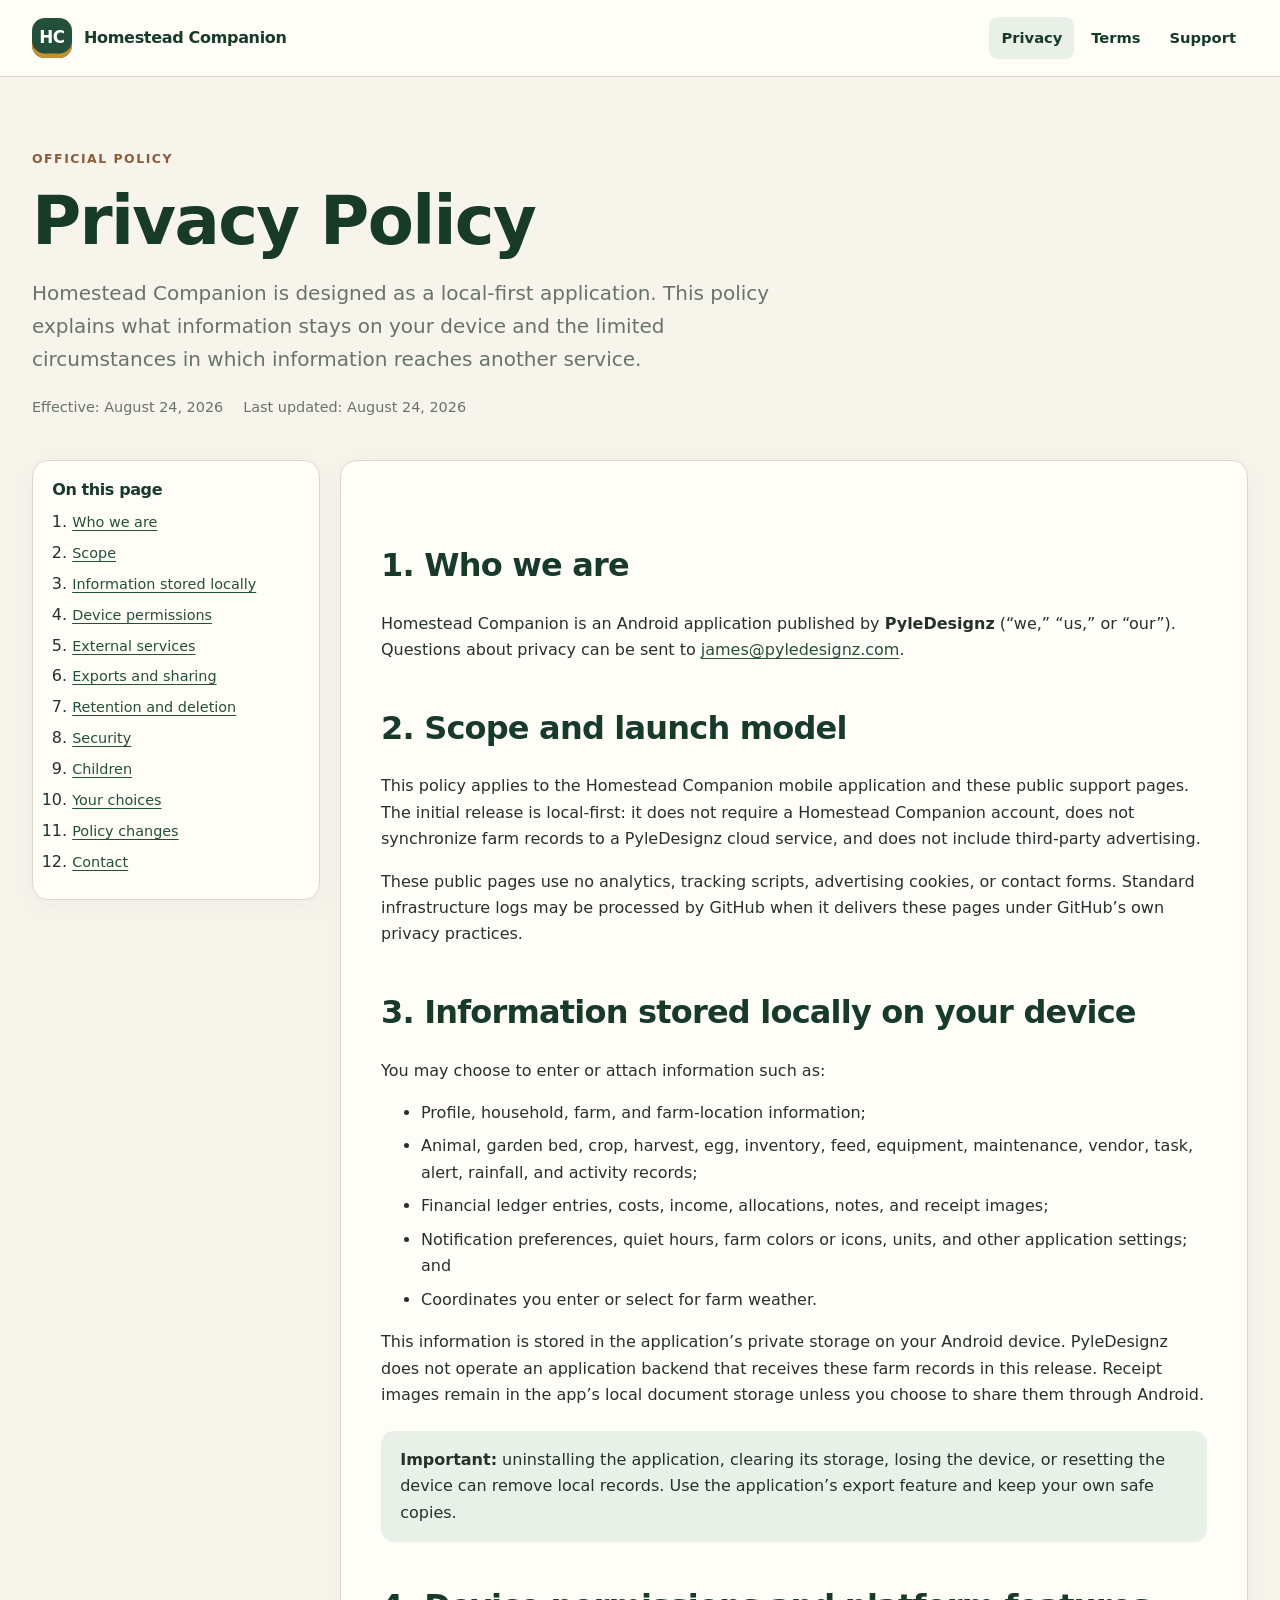
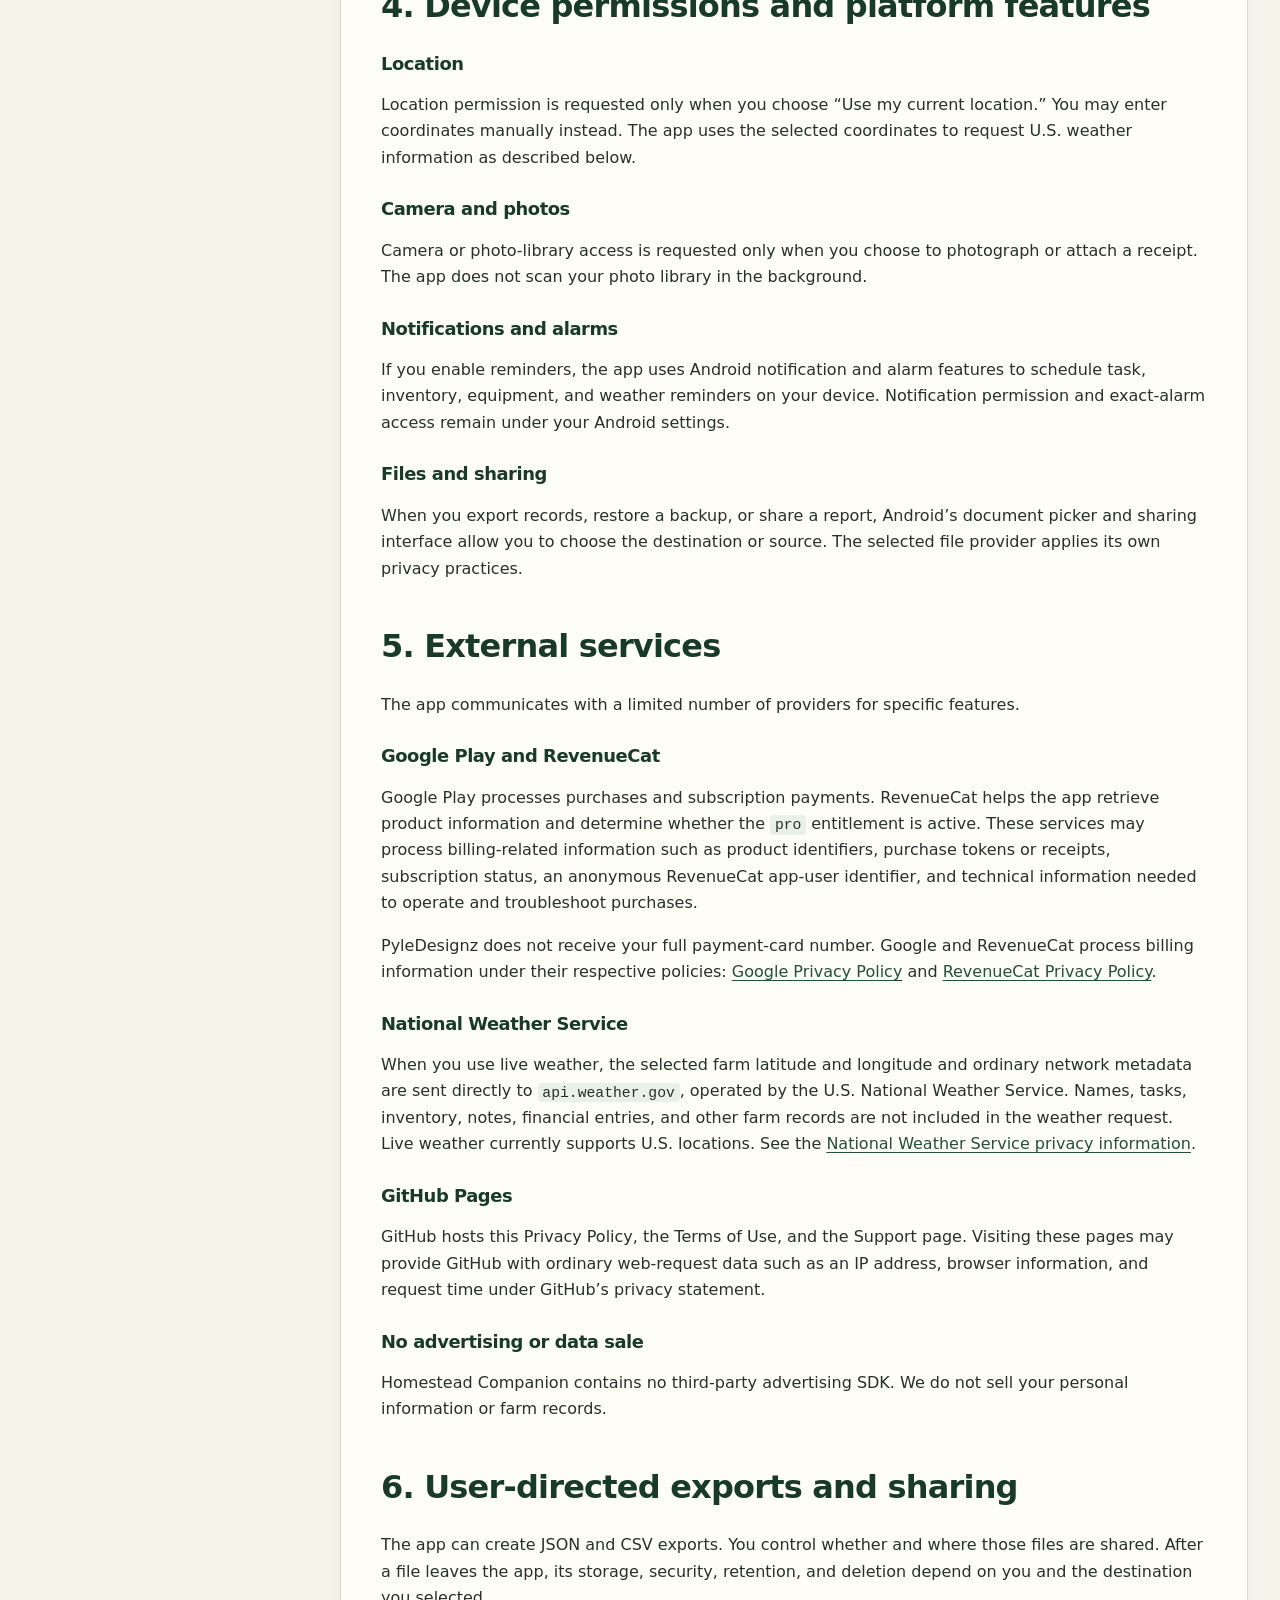
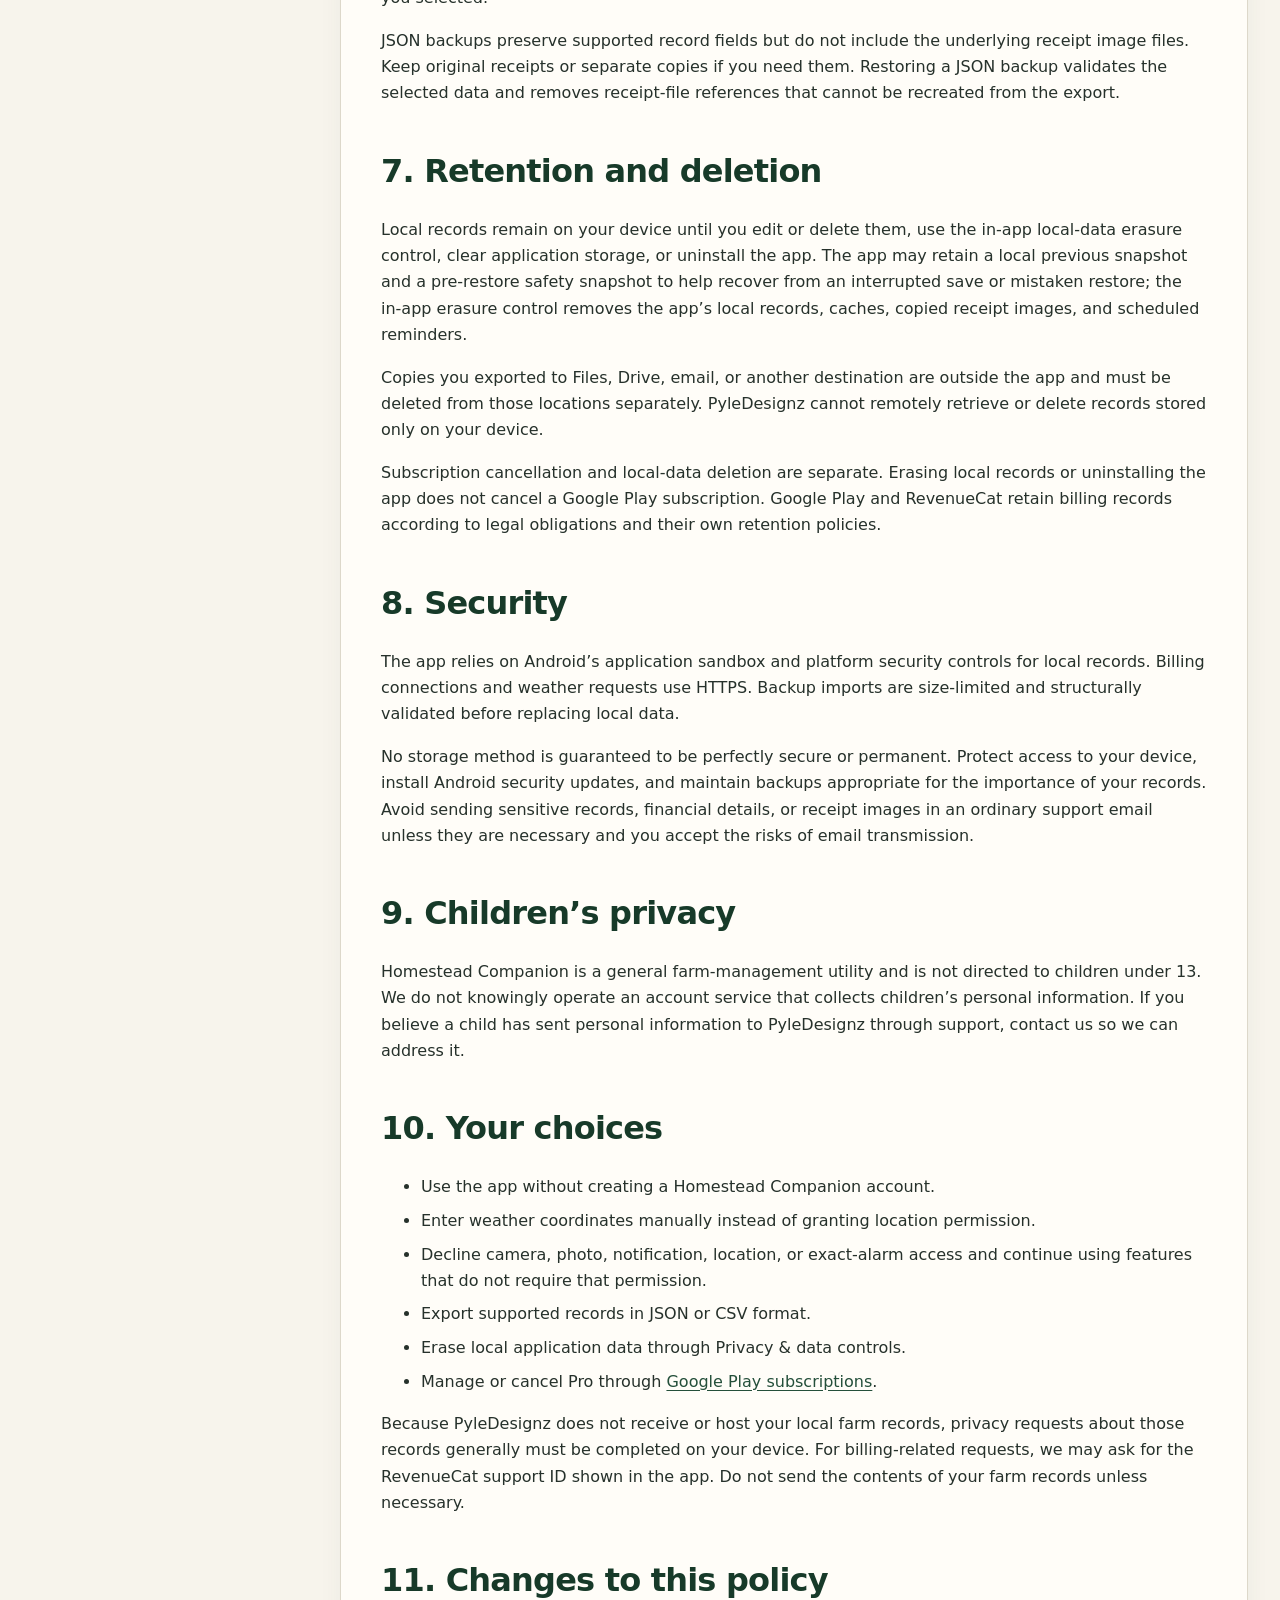
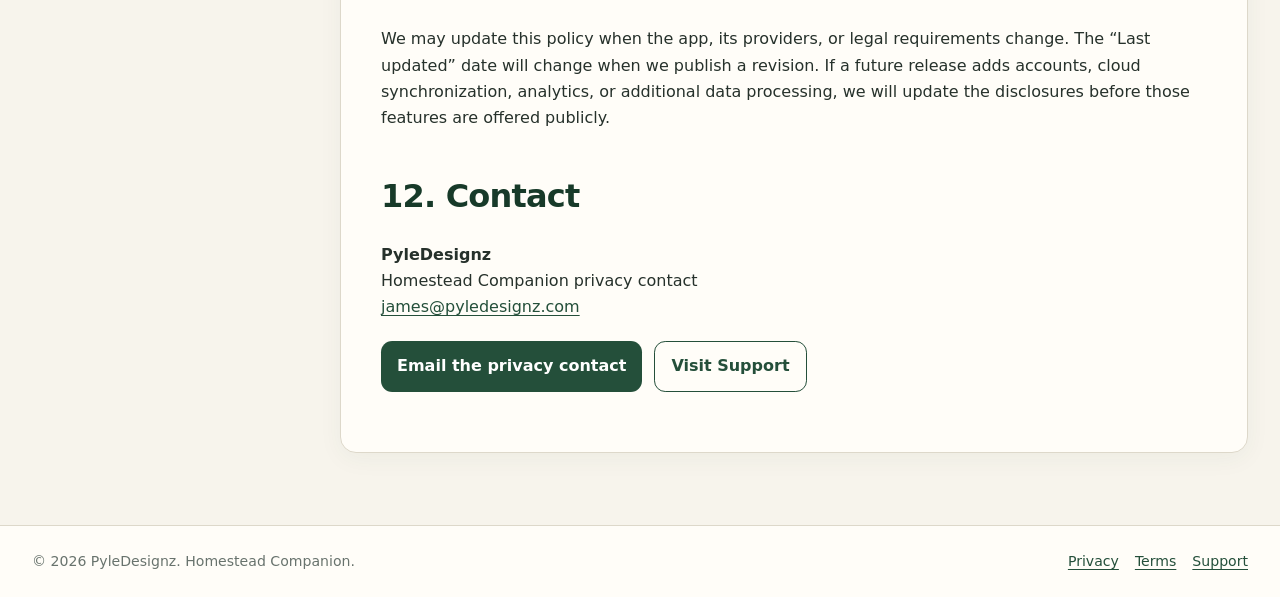
==== privacy/index.html @ 1bf508a1 "Publish Homestead Companion Privacy Policy" ====
<!doctype html>
<html lang="en-US">
<head>
  <meta charset="utf-8">
  <meta name="viewport" content="width=device-width, initial-scale=1">
  <meta name="description" content="Privacy Policy for the Homestead Companion Android app by PyleDesignz.">
  <meta name="theme-color" content="#244f3a">
  <link rel="canonical" href="https://pyledesignz.github.io/homestead-companion-legal/privacy/">
  <link rel="stylesheet" href="../styles.css">
  <title>Privacy Policy | Homestead Companion</title>
</head>
<body>
  <a class="skip-link" href="#main">Skip to content</a>
  <header class="site-header">
    <div class="header-inner">
      <a class="brand" href="../" aria-label="Homestead Companion legal and support home">
        <span class="brand-mark" aria-hidden="true">HC</span>
        <span>Homestead Companion</span>
      </a>
      <nav aria-label="Legal and support">
        <ul>
          <li><a href="../privacy/" aria-current="page">Privacy</a></li>
          <li><a href="../terms/">Terms</a></li>
          <li><a href="../support/">Support</a></li>
        </ul>
      </nav>
    </div>
  </header>

  <main id="main">
    <section class="hero">
      <p class="eyebrow">Official policy</p>
      <h1>Privacy Policy</h1>
      <p class="lead">Homestead Companion is designed as a local-first application. This policy explains what information stays on your device and the limited circumstances in which information reaches another service.</p>
      <div class="meta">
        <span>Effective: August 24, 2026</span>
        <span>Last updated: August 24, 2026</span>
      </div>
    </section>

    <div class="policy-layout">
      <aside class="toc" aria-label="Privacy Policy contents">
        <h2>On this page</h2>
        <ol>
          <li><a href="#who-we-are">Who we are</a></li>
          <li><a href="#scope">Scope</a></li>
          <li><a href="#local-data">Information stored locally</a></li>
          <li><a href="#permissions">Device permissions</a></li>
          <li><a href="#services">External services</a></li>
          <li><a href="#exports">Exports and sharing</a></li>
          <li><a href="#retention">Retention and deletion</a></li>
          <li><a href="#security">Security</a></li>
          <li><a href="#children">Children</a></li>
          <li><a href="#choices">Your choices</a></li>
          <li><a href="#changes">Policy changes</a></li>
          <li><a href="#contact">Contact</a></li>
        </ol>
      </aside>

      <article class="policy-content">
        <section id="who-we-are">
          <h2>1. Who we are</h2>
          <p>Homestead Companion is an Android application published by <strong>PyleDesignz</strong> (“we,” “us,” or “our”). Questions about privacy can be sent to <a href="mailto:james@pyledesignz.com?subject=Homestead%20Companion%20Privacy">james@pyledesignz.com</a>.</p>
        </section>

        <section id="scope">
          <h2>2. Scope and launch model</h2>
          <p>This policy applies to the Homestead Companion mobile application and these public support pages. The initial release is local-first: it does not require a Homestead Companion account, does not synchronize farm records to a PyleDesignz cloud service, and does not include third-party advertising.</p>
          <p>These public pages use no analytics, tracking scripts, advertising cookies, or contact forms. Standard infrastructure logs may be processed by GitHub when it delivers these pages under GitHub’s own privacy practices.</p>
        </section>

        <section id="local-data">
          <h2>3. Information stored locally on your device</h2>
          <p>You may choose to enter or attach information such as:</p>
          <ul>
            <li>Profile, household, farm, and farm-location information;</li>
            <li>Animal, garden bed, crop, harvest, egg, inventory, feed, equipment, maintenance, vendor, task, alert, rainfall, and activity records;</li>
            <li>Financial ledger entries, costs, income, allocations, notes, and receipt images;</li>
            <li>Notification preferences, quiet hours, farm colors or icons, units, and other application settings; and</li>
            <li>Coordinates you enter or select for farm weather.</li>
          </ul>
          <p>This information is stored in the application’s private storage on your Android device. PyleDesignz does not operate an application backend that receives these farm records in this release. Receipt images remain in the app’s local document storage unless you choose to share them through Android.</p>
          <div class="callout"><strong>Important:</strong> uninstalling the application, clearing its storage, losing the device, or resetting the device can remove local records. Use the application’s export feature and keep your own safe copies.</div>
        </section>

        <section id="permissions">
          <h2>4. Device permissions and platform features</h2>
          <h3>Location</h3>
          <p>Location permission is requested only when you choose “Use my current location.” You may enter coordinates manually instead. The app uses the selected coordinates to request U.S. weather information as described below.</p>
          <h3>Camera and photos</h3>
          <p>Camera or photo-library access is requested only when you choose to photograph or attach a receipt. The app does not scan your photo library in the background.</p>
          <h3>Notifications and alarms</h3>
          <p>If you enable reminders, the app uses Android notification and alarm features to schedule task, inventory, equipment, and weather reminders on your device. Notification permission and exact-alarm access remain under your Android settings.</p>
          <h3>Files and sharing</h3>
          <p>When you export records, restore a backup, or share a report, Android’s document picker and sharing interface allow you to choose the destination or source. The selected file provider applies its own privacy practices.</p>
        </section>

        <section id="services">
          <h2>5. External services</h2>
          <p>The app communicates with a limited number of providers for specific features.</p>

          <h3>Google Play and RevenueCat</h3>
          <p>Google Play processes purchases and subscription payments. RevenueCat helps the app retrieve product information and determine whether the <code>pro</code> entitlement is active. These services may process billing-related information such as product identifiers, purchase tokens or receipts, subscription status, an anonymous RevenueCat app-user identifier, and technical information needed to operate and troubleshoot purchases.</p>
          <p>PyleDesignz does not receive your full payment-card number. Google and RevenueCat process billing information under their respective policies: <a href="https://policies.google.com/privacy">Google Privacy Policy</a> and <a href="https://www.revenuecat.com/privacy/">RevenueCat Privacy Policy</a>.</p>

          <h3>National Weather Service</h3>
          <p>When you use live weather, the selected farm latitude and longitude and ordinary network metadata are sent directly to <code>api.weather.gov</code>, operated by the U.S. National Weather Service. Names, tasks, inventory, notes, financial entries, and other farm records are not included in the weather request. Live weather currently supports U.S. locations. See the <a href="https://www.weather.gov/privacy">National Weather Service privacy information</a>.</p>

          <h3>GitHub Pages</h3>
          <p>GitHub hosts this Privacy Policy, the Terms of Use, and the Support page. Visiting these pages may provide GitHub with ordinary web-request data such as an IP address, browser information, and request time under GitHub’s privacy statement.</p>

          <h3>No advertising or data sale</h3>
          <p>Homestead Companion contains no third-party advertising SDK. We do not sell your personal information or farm records.</p>
        </section>

        <section id="exports">
          <h2>6. User-directed exports and sharing</h2>
          <p>The app can create JSON and CSV exports. You control whether and where those files are shared. After a file leaves the app, its storage, security, retention, and deletion depend on you and the destination you selected.</p>
          <p>JSON backups preserve supported record fields but do not include the underlying receipt image files. Keep original receipts or separate copies if you need them. Restoring a JSON backup validates the selected data and removes receipt-file references that cannot be recreated from the export.</p>
        </section>

        <section id="retention">
          <h2>7. Retention and deletion</h2>
          <p>Local records remain on your device until you edit or delete them, use the in-app local-data erasure control, clear application storage, or uninstall the app. The app may retain a local previous snapshot and a pre-restore safety snapshot to help recover from an interrupted save or mistaken restore; the in-app erasure control removes the app’s local records, caches, copied receipt images, and scheduled reminders.</p>
          <p>Copies you exported to Files, Drive, email, or another destination are outside the app and must be deleted from those locations separately. PyleDesignz cannot remotely retrieve or delete records stored only on your device.</p>
          <p>Subscription cancellation and local-data deletion are separate. Erasing local records or uninstalling the app does not cancel a Google Play subscription. Google Play and RevenueCat retain billing records according to legal obligations and their own retention policies.</p>
        </section>

        <section id="security">
          <h2>8. Security</h2>
          <p>The app relies on Android’s application sandbox and platform security controls for local records. Billing connections and weather requests use HTTPS. Backup imports are size-limited and structurally validated before replacing local data.</p>
          <p>No storage method is guaranteed to be perfectly secure or permanent. Protect access to your device, install Android security updates, and maintain backups appropriate for the importance of your records. Avoid sending sensitive records, financial details, or receipt images in an ordinary support email unless they are necessary and you accept the risks of email transmission.</p>
        </section>

        <section id="children">
          <h2>9. Children’s privacy</h2>
          <p>Homestead Companion is a general farm-management utility and is not directed to children under 13. We do not knowingly operate an account service that collects children’s personal information. If you believe a child has sent personal information to PyleDesignz through support, contact us so we can address it.</p>
        </section>

        <section id="choices">
          <h2>10. Your choices</h2>
          <ul>
            <li>Use the app without creating a Homestead Companion account.</li>
            <li>Enter weather coordinates manually instead of granting location permission.</li>
            <li>Decline camera, photo, notification, location, or exact-alarm access and continue using features that do not require that permission.</li>
            <li>Export supported records in JSON or CSV format.</li>
            <li>Erase local application data through Privacy &amp; data controls.</li>
            <li>Manage or cancel Pro through <a href="https://play.google.com/store/account/subscriptions">Google Play subscriptions</a>.</li>
          </ul>
          <p>Because PyleDesignz does not receive or host your local farm records, privacy requests about those records generally must be completed on your device. For billing-related requests, we may ask for the RevenueCat support ID shown in the app. Do not send the contents of your farm records unless necessary.</p>
        </section>

        <section id="changes">
          <h2>11. Changes to this policy</h2>
          <p>We may update this policy when the app, its providers, or legal requirements change. The “Last updated” date will change when we publish a revision. If a future release adds accounts, cloud synchronization, analytics, or additional data processing, we will update the disclosures before those features are offered publicly.</p>
        </section>

        <section id="contact">
          <h2>12. Contact</h2>
          <p><strong>PyleDesignz</strong><br>
          Homestead Companion privacy contact<br>
          <a href="mailto:james@pyledesignz.com?subject=Homestead%20Companion%20Privacy">james@pyledesignz.com</a></p>
          <div class="actions">
            <a class="button" href="mailto:james@pyledesignz.com?subject=Homestead%20Companion%20Privacy">Email the privacy contact</a>
            <a class="button secondary" href="../support/">Visit Support</a>
          </div>
        </section>
      </article>
    </div>
  </main>

  <footer class="site-footer">
    <div class="footer-inner">
      <span>© 2026 PyleDesignz. Homestead Companion.</span>
      <div class="footer-links">
        <a href="../privacy/">Privacy</a>
        <a href="../terms/">Terms</a>
        <a href="../support/">Support</a>
      </div>
    </div>
  </footer>
</body>
</html>
---- styles.css ----
:root {
  --forest: #244f3a;
  --forest-deep: #173a29;
  --moss: #4f7459;
  --gold: #c9902e;
  --cream: #f7f4ec;
  --paper: #fffdf8;
  --soil: #8a5c3b;
  --ink: #26312b;
  --muted: #68736d;
  --line: #ddd8ca;
  --soft: #e9f0e8;
  --warning: #fff5dc;
  color-scheme: light;
  font-family: Inter, ui-sans-serif, system-ui, -apple-system, BlinkMacSystemFont, "Segoe UI", sans-serif;
  font-synthesis: none;
}

* { box-sizing: border-box; }

html { scroll-behavior: smooth; }

body {
  margin: 0;
  background: var(--cream);
  color: var(--ink);
  font-size: 16px;
  line-height: 1.65;
}

a { color: var(--forest); text-underline-offset: 0.18em; }
a:hover { color: var(--soil); }

.skip-link {
  position: fixed;
  left: 1rem;
  top: -5rem;
  z-index: 100;
  background: var(--forest-deep);
  color: white;
  padding: 0.7rem 1rem;
  border-radius: 0.5rem;
}
.skip-link:focus { top: 1rem; }

.site-header {
  border-bottom: 1px solid var(--line);
  background: rgba(255, 253, 248, 0.96);
}

.header-inner,
main,
.footer-inner {
  width: min(100% - 2rem, 76rem);
  margin-inline: auto;
}

.header-inner {
  min-height: 4.75rem;
  display: flex;
  align-items: center;
  justify-content: space-between;
  gap: 1.5rem;
}

.brand {
  display: inline-flex;
  align-items: center;
  gap: 0.75rem;
  color: var(--forest-deep);
  font-weight: 850;
  letter-spacing: -0.02em;
  text-decoration: none;
}

.brand-mark {
  width: 2.5rem;
  height: 2.5rem;
  display: grid;
  place-items: center;
  border-radius: 0.8rem;
  color: white;
  background: var(--forest);
  box-shadow: inset 0 -0.28rem 0 var(--gold);
  font-size: 1.05rem;
  font-weight: 900;
}

nav ul {
  display: flex;
  flex-wrap: wrap;
  justify-content: flex-end;
  gap: 0.3rem;
  margin: 0;
  padding: 0;
  list-style: none;
}

nav a {
  display: inline-block;
  padding: 0.55rem 0.75rem;
  border-radius: 0.55rem;
  color: var(--forest-deep);
  font-size: 0.92rem;
  font-weight: 700;
  text-decoration: none;
}

nav a:hover,
nav a[aria-current="page"] {
  background: var(--soft);
}

main {
  padding-block: clamp(2rem, 6vw, 4.5rem);
}

.hero {
  max-width: 54rem;
  margin-bottom: 2.5rem;
}

.eyebrow {
  margin: 0 0 0.7rem;
  color: var(--soil);
  font-size: 0.78rem;
  font-weight: 850;
  letter-spacing: 0.12em;
  text-transform: uppercase;
}

h1, h2, h3 {
  color: var(--forest-deep);
  line-height: 1.2;
  letter-spacing: -0.025em;
}

h1 {
  max-width: 15ch;
  margin: 0;
  font-size: clamp(2.25rem, 7vw, 4.2rem);
}

h2 {
  margin-top: 2.8rem;
  font-size: clamp(1.45rem, 4vw, 2rem);
}

h3 {
  margin-top: 1.7rem;
  font-size: 1.12rem;
}

.lead {
  max-width: 48rem;
  margin: 1rem 0 0;
  color: var(--muted);
  font-size: clamp(1.05rem, 2.4vw, 1.25rem);
}

.meta {
  display: flex;
  flex-wrap: wrap;
  gap: 0.65rem 1.25rem;
  margin-top: 1.25rem;
  color: var(--muted);
  font-size: 0.9rem;
}

.grid {
  display: grid;
  grid-template-columns: repeat(3, minmax(0, 1fr));
  gap: 1rem;
}

.card,
.notice,
.policy-content,
.toc {
  border: 1px solid var(--line);
  border-radius: 1rem;
  background: var(--paper);
  box-shadow: 0 0.35rem 1.5rem rgba(36, 79, 58, 0.05);
}

.card {
  padding: 1.4rem;
}

.card h2,
.card h3 { margin-top: 0; }

.card-link {
  display: inline-flex;
  align-items: center;
  margin-top: 0.4rem;
  font-weight: 800;
}

.notice {
  margin-block: 1.5rem;
  padding: 1rem 1.2rem;
  border-left: 0.35rem solid var(--gold);
  background: var(--warning);
}

.policy-layout {
  display: grid;
  grid-template-columns: minmax(13rem, 18rem) minmax(0, 1fr);
  align-items: start;
  gap: 1.25rem;
}

.toc {
  position: sticky;
  top: 1rem;
  padding: 1.2rem;
}

.toc h2 {
  margin: 0 0 0.6rem;
  font-size: 1rem;
}

.toc ol {
  margin: 0;
  padding-left: 1.25rem;
}

.toc li { margin: 0.28rem 0; }
.toc a { font-size: 0.9rem; }

.policy-content {
  padding: clamp(1.25rem, 4vw, 2.5rem);
}

.policy-content > :first-child { margin-top: 0; }
.policy-content section { scroll-margin-top: 1rem; }
.policy-content li + li { margin-top: 0.45rem; }

.callout {
  margin-block: 1.4rem;
  padding: 1rem 1.2rem;
  border-radius: 0.8rem;
  background: var(--soft);
}

.button {
  display: inline-flex;
  min-height: 2.8rem;
  align-items: center;
  justify-content: center;
  padding: 0.7rem 1rem;
  border-radius: 0.7rem;
  background: var(--forest);
  color: white;
  font-weight: 800;
  text-decoration: none;
}

.button:hover {
  background: var(--forest-deep);
  color: white;
}

.button.secondary {
  border: 1px solid var(--forest);
  background: transparent;
  color: var(--forest);
}

.actions {
  display: flex;
  flex-wrap: wrap;
  gap: 0.75rem;
  margin-block: 1.25rem;
}

code {
  padding: 0.12rem 0.3rem;
  border-radius: 0.25rem;
  background: var(--soft);
  font-size: 0.92em;
}

.site-footer {
  border-top: 1px solid var(--line);
  background: var(--paper);
}

.footer-inner {
  display: flex;
  justify-content: space-between;
  gap: 1rem;
  padding-block: 1.5rem;
  color: var(--muted);
  font-size: 0.88rem;
}

.footer-links {
  display: flex;
  flex-wrap: wrap;
  gap: 1rem;
}

@media (max-width: 760px) {
  .header-inner {
    align-items: flex-start;
    flex-direction: column;
    padding-block: 1rem;
  }

  nav ul { justify-content: flex-start; }

  .grid,
  .policy-layout { grid-template-columns: 1fr; }

  .toc { position: static; }

  .footer-inner { flex-direction: column; }
}

@media print {
  .site-header,
  .site-footer,
  .toc,
  .actions,
  .skip-link { display: none; }

  body { background: white; }

  main {
    width: 100%;
    padding: 0;
  }

  .policy-layout { display: block; }

  .policy-content {
    border: 0;
    box-shadow: none;
    padding: 0;
  }

  a { color: inherit; }
}
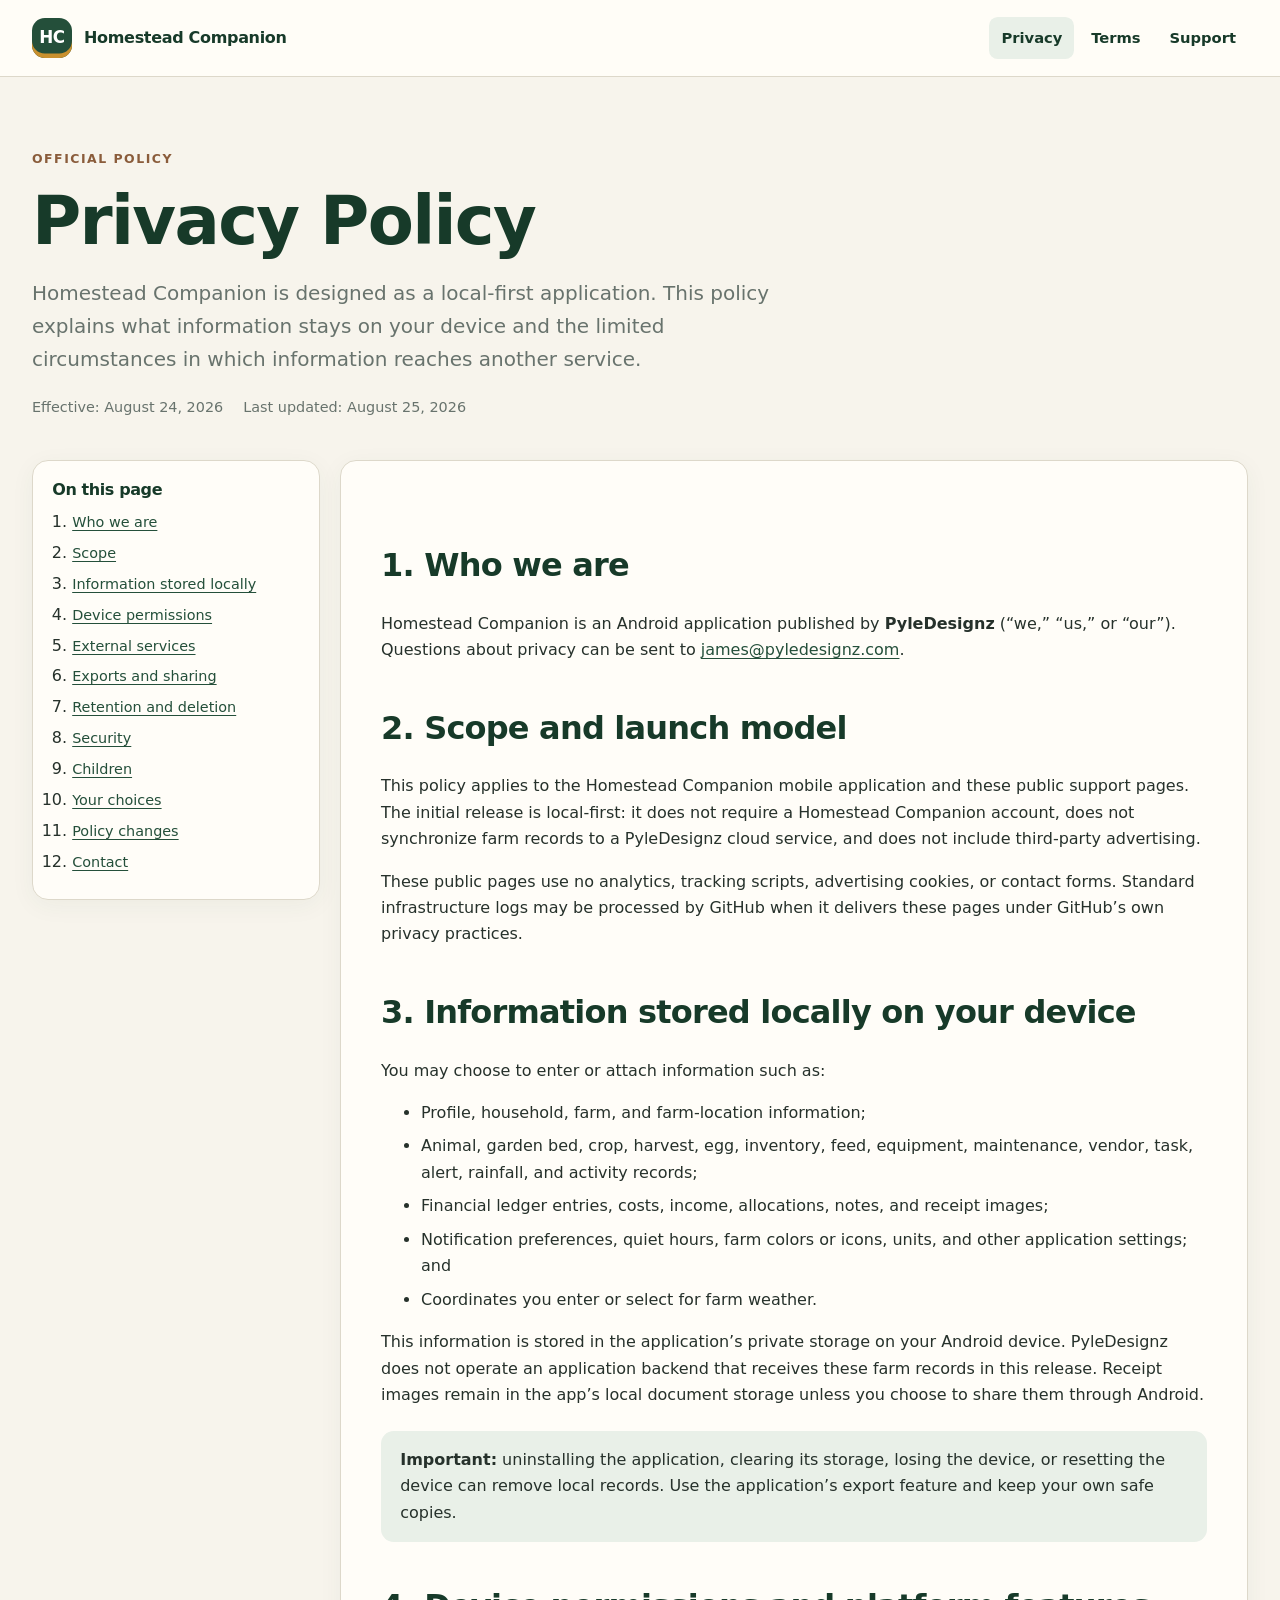
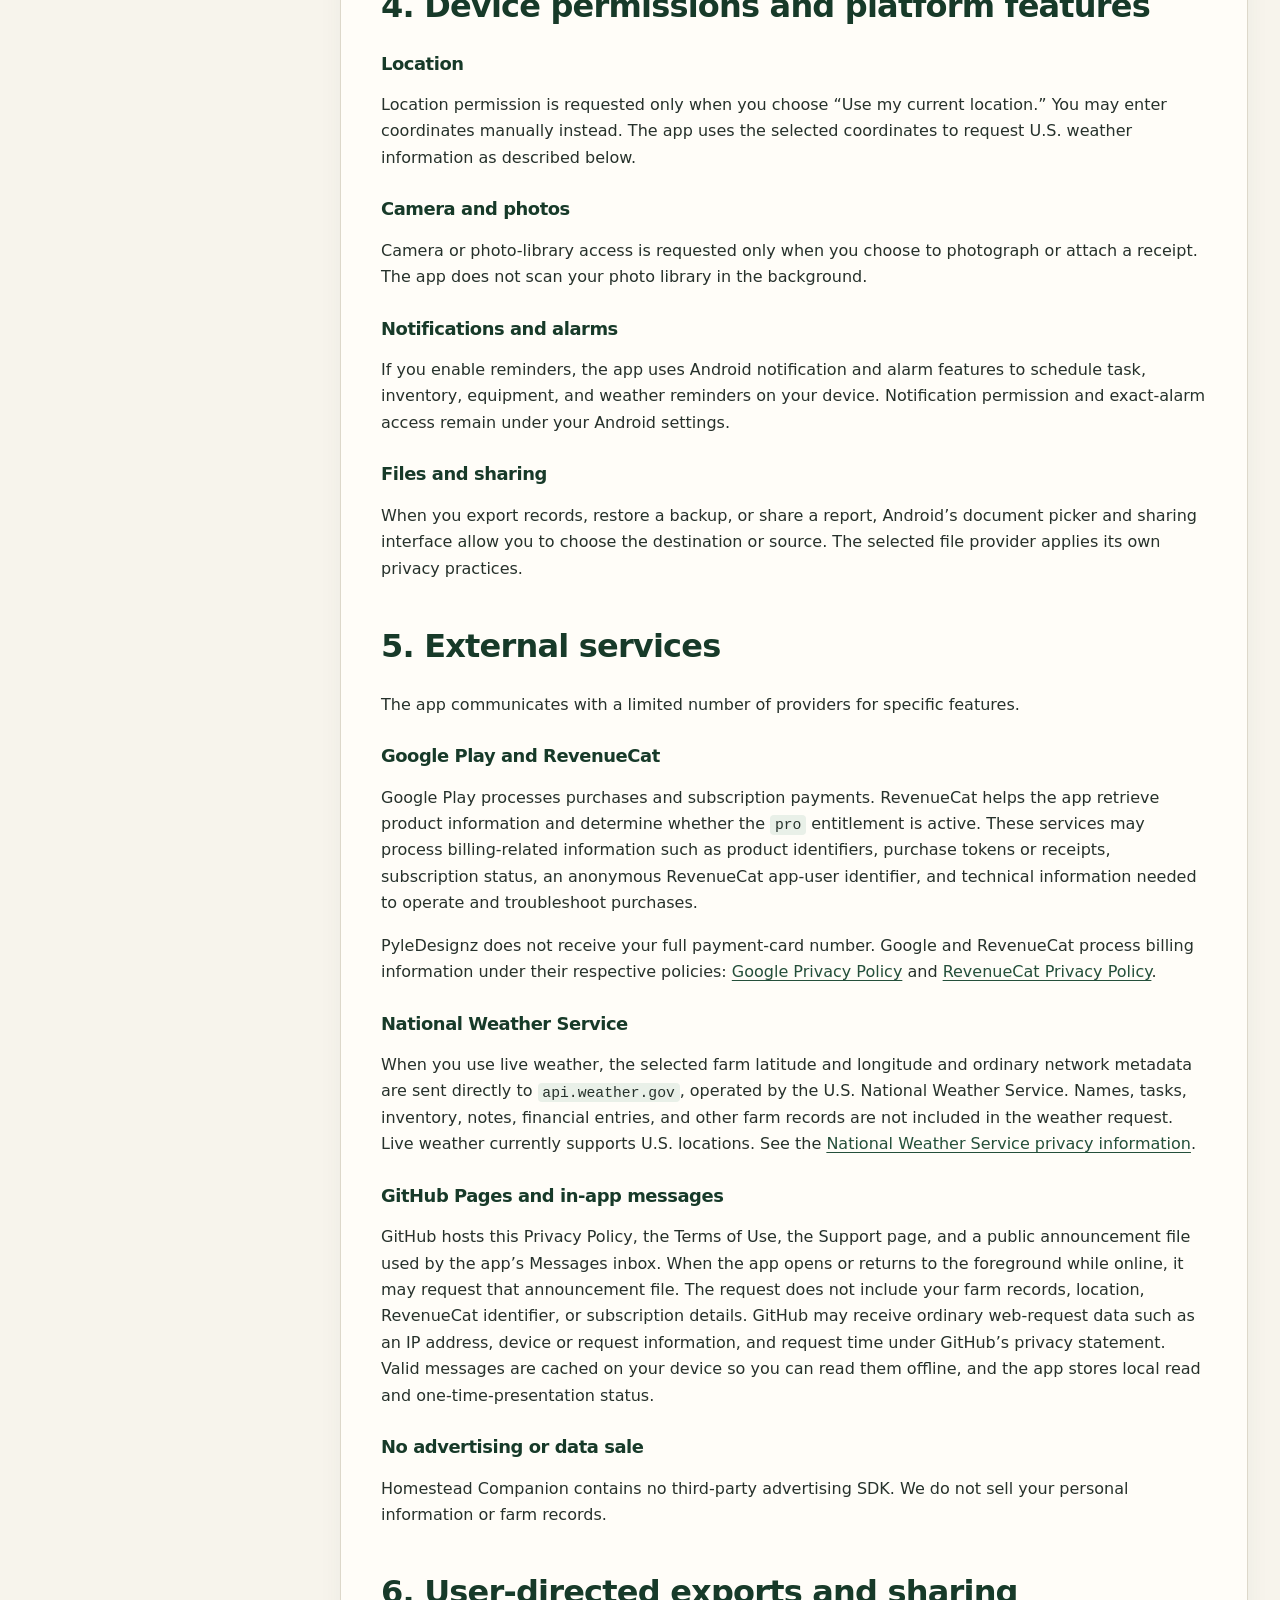
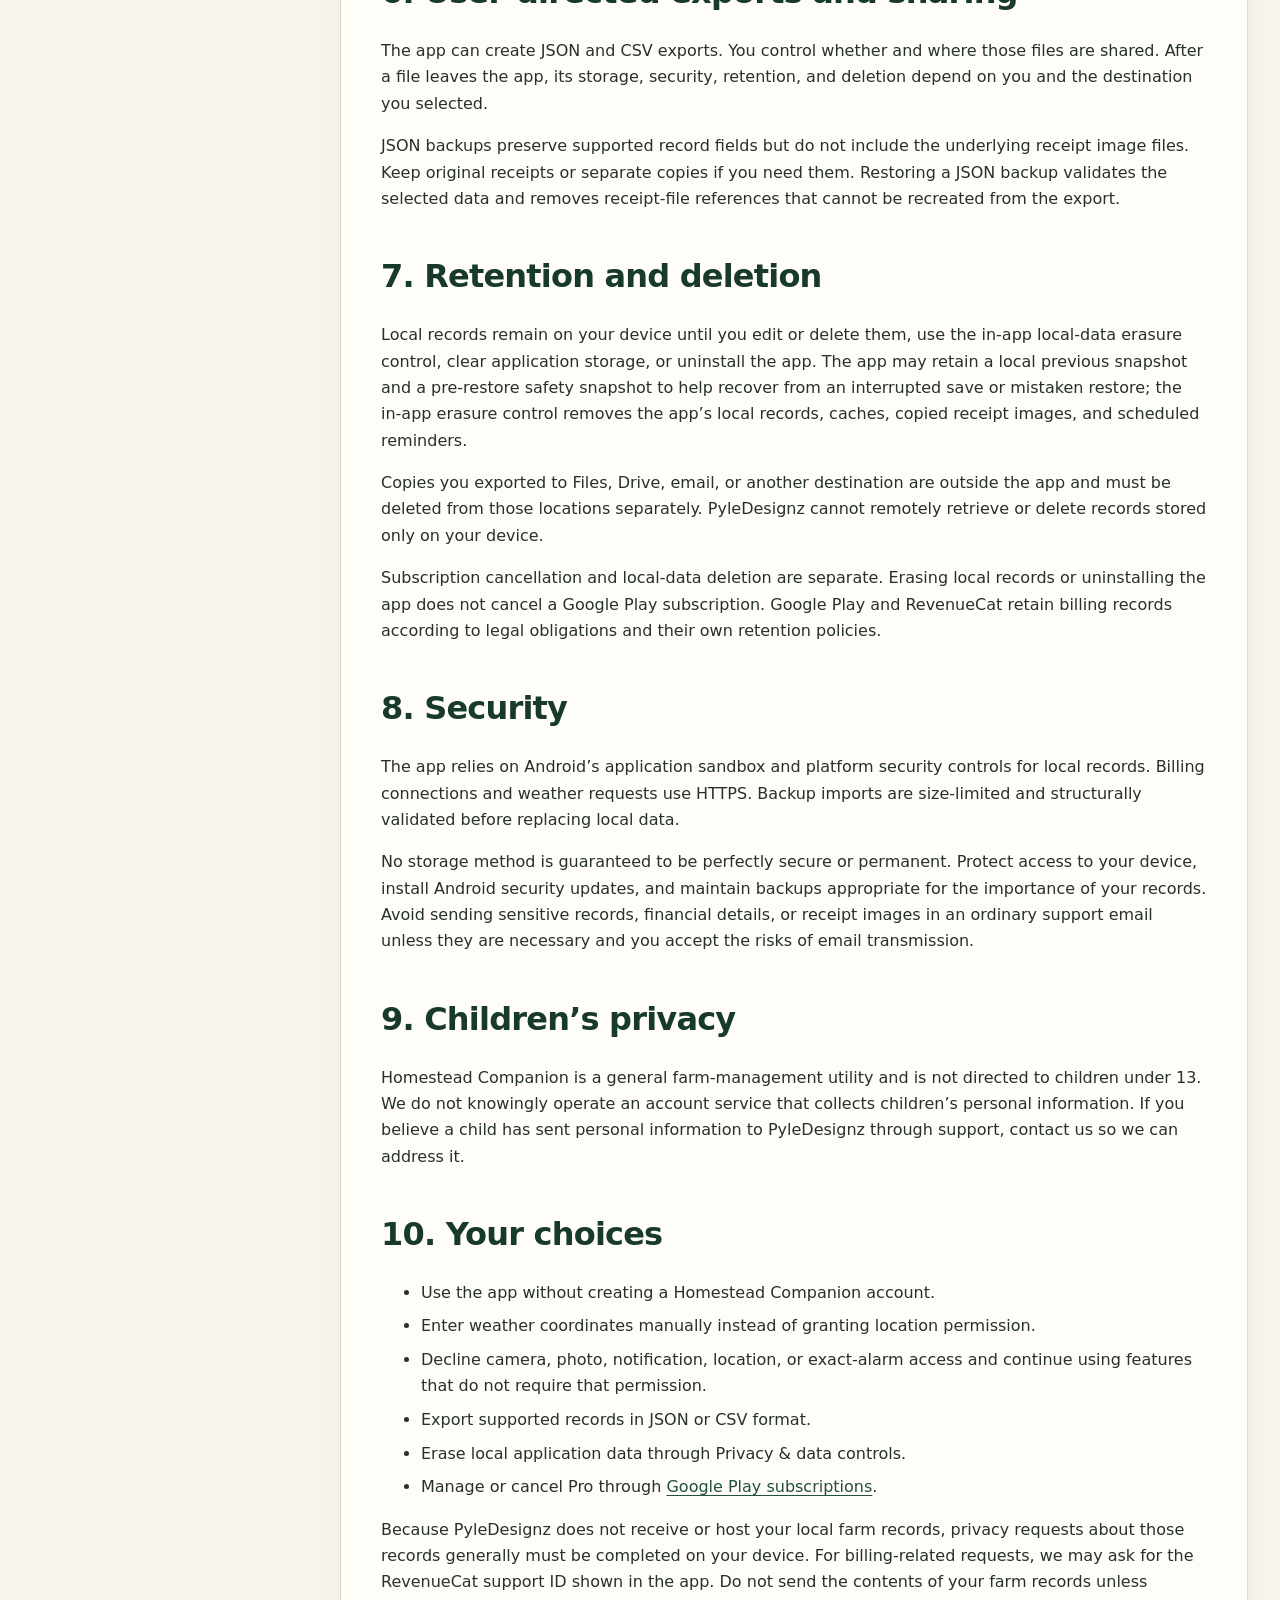
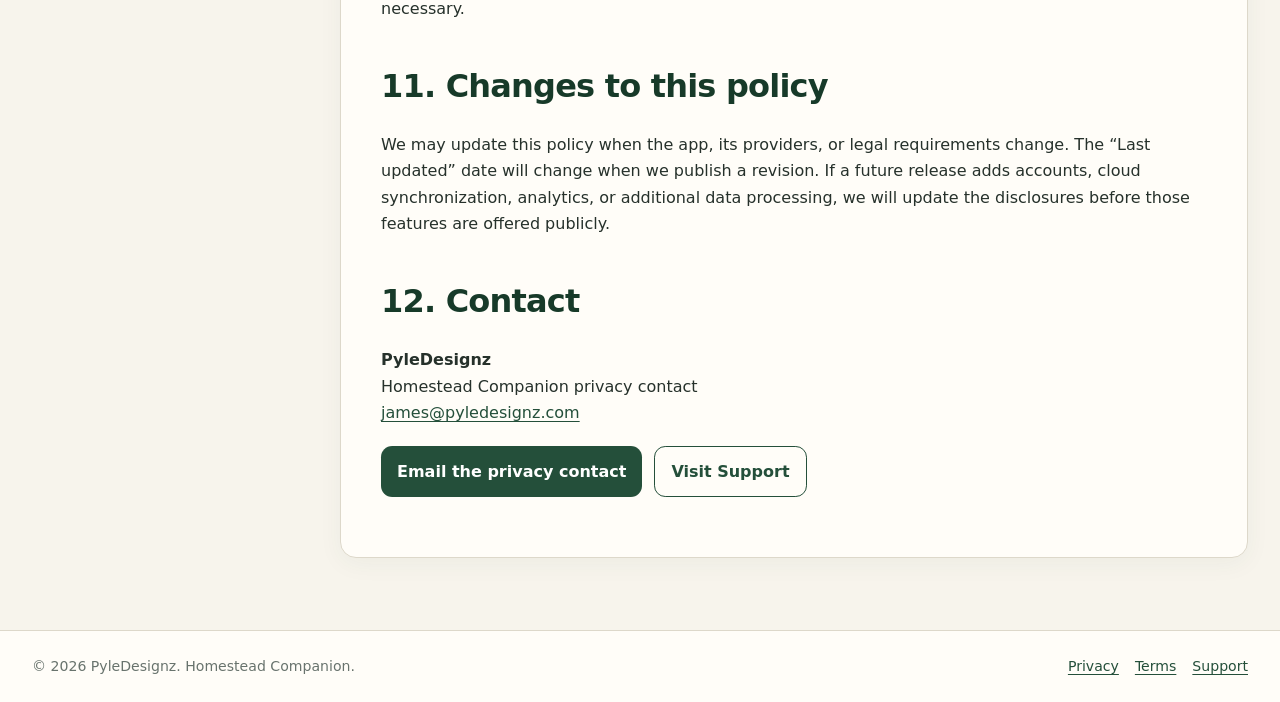
==== commit 862c5c10: "Disclose in-app announcement feed" ====
--- a/privacy/index.html
+++ b/privacy/index.html
@@ -34,7 +34,7 @@
       <p class="lead">Homestead Companion is designed as a local-first application. This policy explains what information stays on your device and the limited circumstances in which information reaches another service.</p>
       <div class="meta">
         <span>Effective: August 24, 2026</span>
-        <span>Last updated: August 24, 2026</span>
+        <span>Last updated: August 25, 2026</span>
       </div>
     </section>
 
@@ -106,8 +106,8 @@
           <h3>National Weather Service</h3>
           <p>When you use live weather, the selected farm latitude and longitude and ordinary network metadata are sent directly to <code>api.weather.gov</code>, operated by the U.S. National Weather Service. Names, tasks, inventory, notes, financial entries, and other farm records are not included in the weather request. Live weather currently supports U.S. locations. See the <a href="https://www.weather.gov/privacy">National Weather Service privacy information</a>.</p>
 
-          <h3>GitHub Pages</h3>
-          <p>GitHub hosts this Privacy Policy, the Terms of Use, and the Support page. Visiting these pages may provide GitHub with ordinary web-request data such as an IP address, browser information, and request time under GitHub’s privacy statement.</p>
+          <h3>GitHub Pages and in-app messages</h3>
+          <p>GitHub hosts this Privacy Policy, the Terms of Use, the Support page, and a public announcement file used by the app’s Messages inbox. When the app opens or returns to the foreground while online, it may request that announcement file. The request does not include your farm records, location, RevenueCat identifier, or subscription details. GitHub may receive ordinary web-request data such as an IP address, device or request information, and request time under GitHub’s privacy statement. Valid messages are cached on your device so you can read them offline, and the app stores local read and one-time-presentation status.</p>
 
           <h3>No advertising or data sale</h3>
           <p>Homestead Companion contains no third-party advertising SDK. We do not sell your personal information or farm records.</p>
